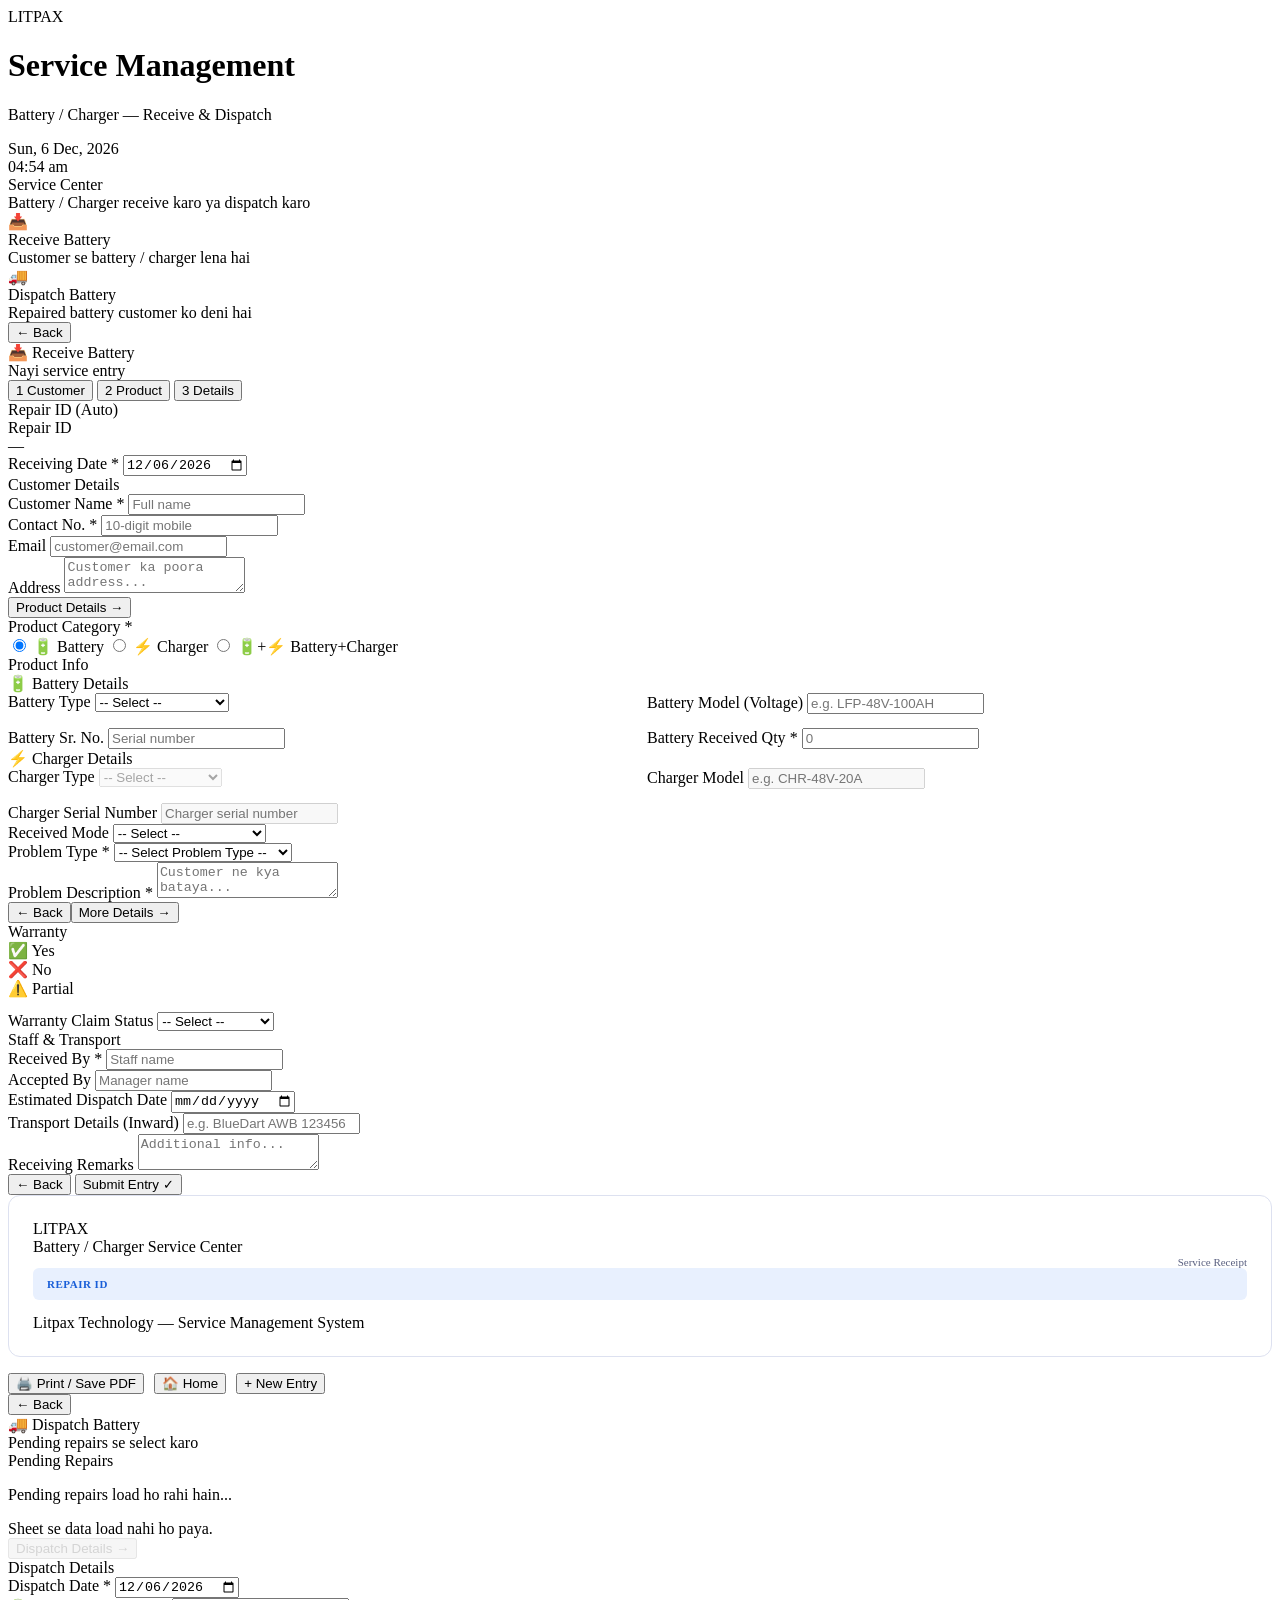
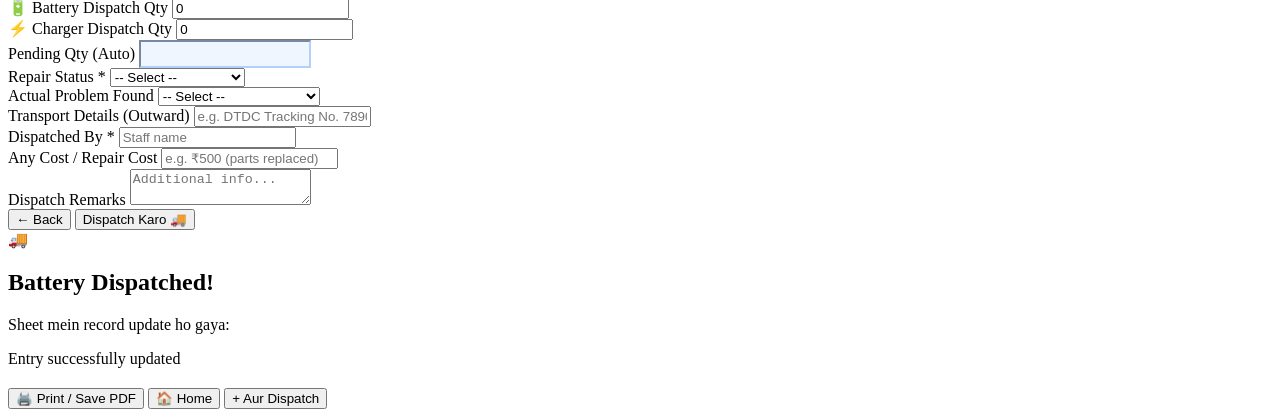
==== index.html @ 88f5e8ca "Update index.html" ====
<!DOCTYPE html>
<html lang="en">
<head>
<meta charset="UTF-8">
<meta name="viewport" content="width=device-width, initial-scale=1.0">
<title>Litpax — Service Management</title>
<link href="https://fonts.googleapis.com/css2?family=IBM+Plex+Sans:wght@400;500;600&family=IBM+Plex+Mono:wght@400;500&display=swap" rel="stylesheet">
<link rel="stylesheet" href="style.css">
</head>
<body>

<div class="header">
  <div class="header-inner">
    <div class="logo">LITPAX</div>
    <div class="header-text">
      <h1>Service Management</h1>
      <p>Battery / Charger — Receive & Dispatch</p>
    </div>
    <div class="header-date" id="headerDate"></div>
  </div>
</div>

<div class="main">

  <!-- HOME SCREEN -->
  <div class="screen active" id="homeScreen">
    <div class="home-screen">
      <div class="home-title">Service Center</div>
      <div class="home-sub">Battery / Charger receive karo ya dispatch karo</div>
      <div class="mode-grid">
        <div class="mode-card receive" onclick="showReceive()">
          <div class="mode-icon">📥</div>
          <div class="mode-title">Receive Battery</div>
          <div class="mode-sub">Customer se battery / charger lena hai</div>
        </div>
        <div class="mode-card dispatch" onclick="showDispatch()">
          <div class="mode-icon">🚚</div>
          <div class="mode-title">Dispatch Battery</div>
          <div class="mode-sub">Repaired battery customer ko deni hai</div>
        </div>
      </div>
    </div>
  </div>

  <!-- RECEIVE SCREEN -->
  <div class="screen" id="receiveScreen">
    <div class="screen-header">
      <button class="back-btn" onclick="goHome()">← Back</button>
      <div>
        <div class="screen-title">📥 Receive Battery</div>
        <div class="screen-sub">Nayi service entry</div>
      </div>
    </div>

    <div class="steps-nav">
      <button class="step-btn active" onclick="goToRStep(1)" id="rStepBtn1"><span class="step-num">1</span> Customer</button>
      <button class="step-btn" onclick="goToRStep(2)" id="rStepBtn2"><span class="step-num">2</span> Product</button>
      <button class="step-btn" onclick="goToRStep(3)" id="rStepBtn3"><span class="step-num">3</span> Details</button>
    </div>

    <!-- Step 1: Customer -->
    <div class="form-section active" id="rSection1">
      <div class="card">
        <div class="card-label">Repair ID (Auto)</div>
        <div class="repair-id-box">
          <div class="repair-id-label">Repair ID</div>
          <div class="repair-id-value" id="repairIdDisplay">—</div>
        </div>
        <input type="hidden" id="r_srNo">
        <div class="form-grid">
          <div class="form-group">
            <label>Receiving Date <span class="req">*</span></label>
            <input type="date" id="r_receivingDate" required>
          </div>
        </div>
      </div>
      <div class="card">
        <div class="card-label">Customer Details</div>
        <div class="form-grid">
          <div class="form-group">
            <label>Customer Name <span class="req">*</span></label>
            <input type="text" id="r_customerName" placeholder="Full name" required>
          </div>
          <div class="form-group">
            <label>Contact No. <span class="req">*</span></label>
            <input type="tel" id="r_contactNo" placeholder="10-digit mobile" maxlength="10" required>
          </div>
          <div class="form-group full">
            <label>Email</label>
            <input type="email" id="r_email" placeholder="customer@email.com">
          </div>
          <div class="form-group full">
            <label>Address</label>
            <textarea id="r_address" placeholder="Customer ka poora address..."></textarea>
          </div>
        </div>
      </div>
      <div class="nav-btns"><span></span><button class="btn-next" onclick="nextRStep(1)">Product Details →</button></div>
    </div>

    <!-- Step 2: Product -->
    <div class="form-section" id="rSection2">
      <div class="card">
        <div class="card-label">Product Category <span class="req">*</span></div>
        <div class="radio-group">
          <label class="radio-opt selected" onclick="selectRadio(this,'r_category','Battery')">
            <input type="radio" name="rcat" checked><span class="radio-dot"></span> 🔋 Battery
          </label>
          <label class="radio-opt" onclick="selectRadio(this,'r_category','Charger')">
            <input type="radio" name="rcat"><span class="radio-dot"></span> ⚡ Charger
          </label>
          <label class="radio-opt" onclick="selectRadio(this,'r_category','Battery+Charger')">
            <input type="radio" name="rcat"><span class="radio-dot"></span> 🔋+⚡ Battery+Charger
          </label>
        </div>
        <input type="hidden" id="r_category" value="Battery">
      </div>

      <div class="card">
        <div class="card-label">Product Info</div>
        <div class="form-grid">

          <!-- Battery Section -->
          <div style="grid-column:1/-1;" id="grp_batterySection" class="product-section">
            <div class="section-divider battery">🔋 Battery Details</div>
            <div style="display:grid;grid-template-columns:1fr 1fr;gap:14px;">
              <div class="form-group">
                <label>Battery Type</label>
                <select id="r_batteryType">
                  <option value="">-- Select --</option>
                  <option>2 Wheeler Battery</option>
                  <option>3 Wheeler Battery</option>
                  <option>Inverter Battery</option>
                  <option>Solar Battery</option>
                  <option>E-Rikshaw Battery</option>
                  <option>E Cycle Soft Pack</option>
                  <option>E Cycle Hard Pack</option>
                  <option>Other</option>
                </select>
              </div>
              <div class="form-group">
                <label>Battery Model (Voltage)</label>
                <input type="text" id="r_batteryModel" placeholder="e.g. LFP-48V-100AH">
              </div>
              <div class="form-group">
                <label>Battery Sr. No.</label>
                <input type="text" id="r_batterySrNo" placeholder="Serial number">
              </div>
              <div class="form-group" id="grp_batteryQty">
                <label>Battery Received Qty <span class="req">*</span></label>
                <input type="number" id="r_batteryReceivedQty" placeholder="0" min="1" required>
              </div>
            </div>
          </div>

          <!-- Charger Section -->
          <div style="grid-column:1/-1;" id="grp_chargerSection" class="product-section disabled">
            <div class="section-divider charger">⚡ Charger Details</div>
            <div style="display:grid;grid-template-columns:1fr 1fr;gap:14px;">
              <div class="form-group">
                <label>Charger Type</label>
                <select id="r_chargerType" disabled>
                  <option value="">-- Select --</option>
                  <option>Indian Charger</option>
                  <option>Chinese Charger</option>
                  <option>Other</option>
                </select>
              </div>
              <div class="form-group">
                <label>Charger Model</label>
                <input type="text" id="r_chargerModel" placeholder="e.g. CHR-48V-20A" disabled>
              </div>
              <div class="form-group">
                <label>Charger Serial Number</label>
                <input type="text" id="r_chargerSrNo" placeholder="Charger serial number" disabled>
              </div>
              <div class="form-group" id="grp_chargerQty" style="display:none;">
                <label>Charger Received Qty <span class="req">*</span></label>
                <input type="number" id="r_chargerReceivedQty" placeholder="0" min="1" disabled>
              </div>
            </div>
          </div>

          <div class="form-group">
            <label>Received Mode</label>
            <select id="r_receivedMode">
              <option value="">-- Select --</option>
              <option>Dropped by Customer</option>
              <option>Picked Up</option>
              <option>Courier Received</option>
            </select>
          </div>
          <div class="form-group full">
            <label>Problem Type <span class="req">*</span></label>
            <select id="r_problemType" required>
              <option value="">-- Select Problem Type --</option>
              <option>Voltage Issue</option>
              <option>Average Issue</option>
              <option>Charger Issue</option>
              <option>Connectivity / App Issue</option>
              <option>Cell Issue</option>
              <option>BMS Issue</option>
              <option>Parameter / Calibration</option>
              <option>Hardware Issue (Physical)</option>
              <option>Inverter Issue</option>
              <option>General Inquiry</option>
              <option>Dispatch / Tracking</option>
              <option>Internal / Handover</option>
              <option>Battery Issue</option>
              <option>Other</option>
            </select>
          </div>
          <div class="form-group full">
            <label>Problem Description <span class="req">*</span></label>
            <textarea id="r_problemDesc" placeholder="Customer ne kya bataya..." required></textarea>
          </div>
        </div>
      </div>
      <div class="nav-btns"><button class="btn-back-nav" onclick="prevRStep(2)">← Back</button><button class="btn-next" onclick="nextRStep(2)">More Details →</button></div>
    </div>

    <!-- Step 3: Details -->
    <div class="form-section" id="rSection3">
      <div class="card">
        <div class="card-label">Warranty</div>
        <div class="tag-group">
          <div class="tag-opt yes" onclick="selectTag(this,'r_warranty','Yes')">✅ Yes</div>
          <div class="tag-opt no" onclick="selectTag(this,'r_warranty','No')">❌ No</div>
          <div class="tag-opt partial" onclick="selectTag(this,'r_warranty','Partial')">⚠️ Partial</div>
        </div>
        <input type="hidden" id="r_warranty" value="">
        <div style="margin-top:14px">
          <div class="form-group">
            <label>Warranty Claim Status</label>
            <select id="r_claimStatus">
              <option value="">-- Select --</option>
              <option>Claim Approved</option>
              <option>Claim Rejected</option>
              <option>Claim Pending</option>
              <option>No Claim</option>
            </select>
          </div>
        </div>
      </div>
      <div class="card">
        <div class="card-label">Staff & Transport</div>
        <div class="form-grid">
          <div class="form-group">
            <label>Received By <span class="req">*</span></label>
            <input type="text" id="r_receivedBy" placeholder="Staff name" required>
          </div>
          <div class="form-group">
            <label>Accepted By</label>
            <input type="text" id="r_acceptedBy" placeholder="Manager name">
          </div>
          <div class="form-group">
            <label>Estimated Dispatch Date</label>
            <input type="date" id="r_estimatedDispatchDate">
          </div>
          <div class="form-group full">
            <label>Transport Details (Inward)</label>
            <input type="text" id="r_transportInward" placeholder="e.g. BlueDart AWB 123456">
          </div>
          <div class="form-group full">
            <label>Receiving Remarks</label>
            <textarea id="r_remarks" placeholder="Additional info..."></textarea>
          </div>
        </div>
      </div>
      <div class="nav-btns">
        <button class="btn-back-nav" onclick="prevRStep(3)">← Back</button>
        <button class="btn-submit-receive" onclick="submitReceive()">Submit Entry ✓</button>
      </div>
    </div>

    <!-- Receive Success / Receipt -->
    <div class="success-screen" id="receiveSuccess">
      <div style="background:white;border-radius:12px;border:1px solid #dde1f0;padding:24px;margin-bottom:16px;">
        <div class="receipt-header">
          <div>
            <div class="receipt-logo">LITPAX</div>
            <div class="receipt-title">Battery / Charger Service Center</div>
          </div>
          <div style="text-align:right;">
            <div style="font-size:11px;color:#5a6080;">Service Receipt</div>
            <div id="receiptDate" style="font-size:11px;color:#8890b0;"></div>
          </div>
        </div>
        <div style="background:#e8f0fe;border-radius:6px;padding:10px 14px;margin-bottom:14px;display:flex;align-items:center;justify-content:space-between;">
          <span style="font-size:11px;color:#1a5fd8;font-weight:600;text-transform:uppercase;letter-spacing:0.5px;">Repair ID</span>
          <span id="successReceiveId" style="font-family:'IBM Plex Mono',monospace;font-size:15px;font-weight:700;color:#1a5fd8;"></span>
        </div>
        <div id="receiveSummary"></div>
        <div class="receipt-footer">
          <span>Litpax Technology — Service Management System</span>
          <span id="receiptFooterDate"></span>
        </div>
      </div>
      <div style="display:flex;gap:10px;flex-wrap:wrap;">
        <button class="btn-pdf" onclick="printReceipt()">🖨️ Print / Save PDF</button>
        <button class="btn-home" onclick="goHome()">🏠 Home</button>
        <button class="btn-new-entry" onclick="resetReceive()">+ New Entry</button>
      </div>
    </div>
  </div>

  <!-- DISPATCH SCREEN -->
  <div class="screen" id="dispatchScreen">
    <div class="screen-header">
      <button class="back-btn" onclick="goHome()">← Back</button>
      <div>
        <div class="screen-title">🚚 Dispatch Battery</div>
        <div class="screen-sub">Pending repairs se select karo</div>
      </div>
    </div>

    <div class="form-section active" id="dSection1">
      <div class="card">
        <div class="card-label">Pending Repairs</div>
        <div id="pendingListContainer">
          <div class="loading-box" id="loadingBox">
            <div class="loading-spinner"></div>
            <p>Pending repairs load ho rahi hain...</p>
          </div>
          <div class="error-box" id="errorBox">Sheet se data load nahi ho paya.</div>
          <div class="pending-list" id="pendingList"></div>
        </div>
        <input type="hidden" id="d_selectedRepairId" value="">
        <input type="hidden" id="d_selectedRow" value="">
      </div>

      <div id="selectedInfoBox" style="display:none">
        <div class="selected-info">
          <div class="selected-info-title">Selected Entry</div>
          <div class="info-row"><span>Repair ID</span><span id="si_repairId" style="font-family:'IBM Plex Mono',monospace;color:var(--blue);font-weight:700"></span></div>
          <div class="info-row"><span>Customer</span><span id="si_customer"></span></div>
          <div class="info-row"><span>Contact</span><span id="si_contact"></span></div>
          <div class="info-row"><span>Product</span><span id="si_product"></span></div>
          <div class="info-row"><span>Battery Qty Received</span><span id="si_batteryRcv"></span></div>
          <div class="info-row"><span>Charger Qty Received</span><span id="si_chargerRcv"></span></div>
          <div class="info-row"><span>🔋 Battery Pending</span><span id="si_batteryPending" style="color:var(--danger);font-weight:600"></span></div>
          <div class="info-row"><span>⚡ Charger Pending</span><span id="si_chargerPending" style="color:var(--warning);font-weight:600"></span></div>
          <div class="info-row"><span style="font-weight:600">Total Pending</span><span id="si_pendingQty" style="color:var(--danger);font-weight:600;font-family:'IBM Plex Mono',monospace"></span></div>
          <div class="info-row"><span>Received On</span><span id="si_receivedDate"></span></div>
        </div>
      </div>

      <div class="nav-btns">
        <span></span>
        <button class="btn-next" onclick="goToDStep2()" id="dNextBtn" disabled style="opacity:0.5">Dispatch Details →</button>
      </div>
    </div>

    <div class="form-section" id="dSection2">
      <div class="card">
        <div class="card-label">Dispatch Details</div>
        <div class="form-grid">
          <div class="form-group">
            <label>Dispatch Date <span class="req">*</span></label>
            <input type="date" id="d_dispatchDate" required>
          </div>
          <div class="form-group" id="grp_dBatteryQty">
            <label>🔋 Battery Dispatch Qty</label>
            <input type="number" id="d_batteryDispatchQty" placeholder="0" min="0" value="0" oninput="calcDispatchPending()">
          </div>
          <div class="form-group" id="grp_dChargerQty">
            <label>⚡ Charger Dispatch Qty</label>
            <input type="number" id="d_chargerDispatchQty" placeholder="0" min="0" value="0" oninput="calcDispatchPending()">
          </div>
          <div class="form-group">
            <label>Pending Qty (Auto)</label>
            <input type="text" id="d_pendingQty" readonly style="background:#f0f6ff;border-color:#b3d0f7;color:var(--blue);font-weight:600;font-family:'IBM Plex Mono',monospace">
          </div>
                    <div class="form-group">
            <label>Repair Status <span class="req">*</span></label>
            <select id="d_repairStatus" required>
              <option value="">-- Select --</option>
              <option>Repaired — Full</option>
              <option>Repaired — Partial</option>
              <option>Not Repairable</option>
              <option>Replaced</option>
            </select>
          </div>
          <div class="form-group full">
            <label>Actual Problem Found</label>
            <select id="d_actualProblem">
              <option value="">-- Select --</option>
              <option>No issue</option>
              <option>Disbalance</option>
              <option>Water damage</option>
              <option>BMS fault</option>
              <option>BMS + cell change</option>
              <option>Dead cell</option>
              <option>Low capacity</option>
              <option>Seal opened</option>
              <option>Series wire</option>
              <option>Spot / laser issue</option>
              <option>Output wire +ve , -ve</option>
              <option>Thimble short / burnt</option>
              <option>Transportation damage</option>
              <option>Battery burnt (fire case)</option>
              <option>Cells leak</option>
              <option>Not repair / Rejected</option>
              <option>Out of warranty</option>
            </select>
          </div>
          <div class="form-group full">
            <label>Transport Details (Outward)</label>
            <input type="text" id="d_transportOutward" placeholder="e.g. DTDC Tracking No. 789012">
          </div>
          <div class="form-group full">
            <label>Dispatched By <span class="req">*</span></label>
            <input type="text" id="d_dispatchedBy" placeholder="Staff name" required>
          </div>
          <div class="form-group">
            <label>Any Cost / Repair Cost</label>
            <input type="text" id="d_anyCost" placeholder="e.g. ₹500 (parts replaced)">
          </div>
          <div class="form-group full">
            <label>Dispatch Remarks</label>
            <textarea id="d_remarks" placeholder="Additional info..."></textarea>
          </div>
        </div>
      </div>
      <div class="nav-btns">
        <button class="btn-back-nav" onclick="backToDStep1()">← Back</button>
        <button class="btn-submit-dispatch" onclick="submitDispatch()">Dispatch Karo 🚚</button>
      </div>
    </div>

    <div class="success-screen" id="dispatchSuccess">
      <div class="success-icon dispatch">🚚</div>
      <h2>Battery Dispatched!</h2>
      <p>Sheet mein record update ho gaya:</p>
      <div class="big-id dispatch" id="successDispatchId"></div>
      <p class="id-note">Entry successfully updated</p>
      <div class="card" style="text-align:left;margin-bottom:20px;" id="dispatchSummary"></div>
      <button class="btn-pdf" onclick="printReceipt()">🖨️ Print / Save PDF</button>
      <button class="btn-home" onclick="goHome()">🏠 Home</button>
      <button class="btn-new-entry" onclick="resetDispatch()">+ Aur Dispatch</button>
    </div>
  </div>

</div>

<div class="toast" id="toast"></div>
<script src="script.js"></script>
</body>
</html>
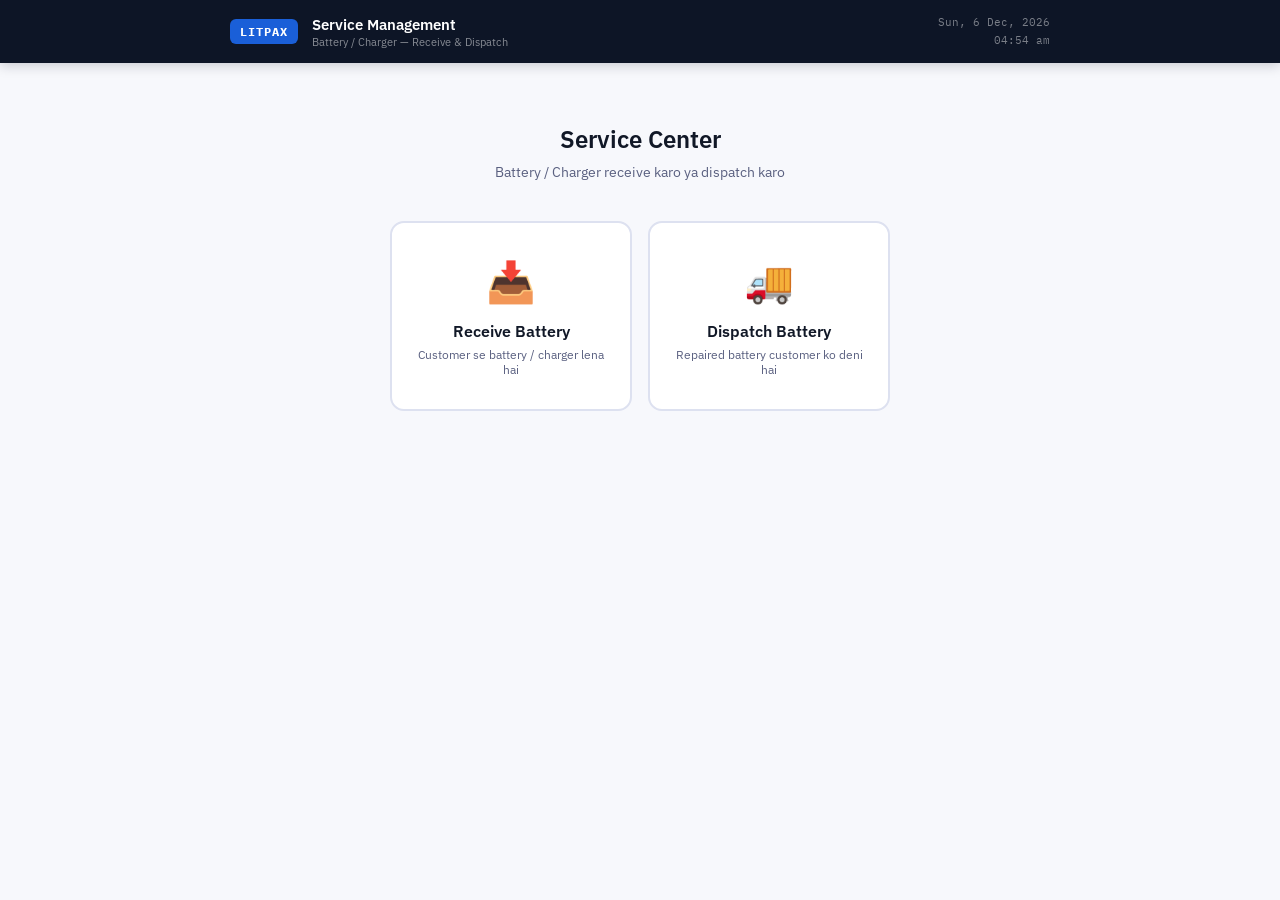
==== commit 89c248a6: "Update index.html" ====
--- a/index.html
+++ b/index.html
@@ -88,10 +88,6 @@
           <div class="form-group full">
             <label>Email</label>
             <input type="email" id="r_email" placeholder="customer@email.com">
-          </div>
-          <div class="form-group full">
-            <label>Address</label>
-            <textarea id="r_address" placeholder="Customer ka poora address..."></textarea>
           </div>
         </div>
       </div>
@@ -409,6 +405,10 @@
             <input type="text" id="d_transportOutward" placeholder="e.g. DTDC Tracking No. 789012">
           </div>
           <div class="form-group full">
+            <label>Dispatch Address</label>
+            <textarea id="d_dispatchAddress" placeholder="Kahan dispatch karni hai..."></textarea>
+          </div>
+          <div class="form-group full">
             <label>Dispatched By <span class="req">*</span></label>
             <input type="text" id="d_dispatchedBy" placeholder="Staff name" required>
           </div>
--- a/style.css
+++ b/style.css
@@ -0,0 +1,155 @@
+:root{--primary:#0d1526;--blue:#1a5fd8;--surface2:#f7f8fc;--surface3:#eef0f8;--border:#dde1f0;--text:#111827;--text2:#5a6080;--text3:#8890b0;--success:#00b894;--warning:#f9a825;--danger:#e17055;--accent:#e94560;--radius:10px;--shadow:0 2px 16px rgba(13,21,38,0.08);}
+*{box-sizing:border-box;margin:0;padding:0;}
+body{font-family:'IBM Plex Sans',sans-serif;background:var(--surface2);color:var(--text);min-height:100vh;padding-bottom:60px;}
+
+.header{background:var(--primary);color:white;position:sticky;top:0;z-index:100;box-shadow:0 2px 12px rgba(13,21,38,0.22);}
+.header-inner{max-width:860px;margin:0 auto;padding:14px 20px;display:flex;align-items:center;gap:14px;}
+.logo{background:var(--blue);color:white;font-size:12px;font-weight:700;padding:5px 10px;border-radius:6px;letter-spacing:1px;font-family:'IBM Plex Mono',monospace;}
+.header-text h1{font-size:15px;font-weight:600;color:white;}
+.header-text p{font-size:11px;color:rgba(255,255,255,0.5);margin-top:1px;}
+.header-date{margin-left:auto;text-align:right;font-family:'IBM Plex Mono',monospace;font-size:11px;color:rgba(255,255,255,0.45);line-height:1.6;}
+
+.main{max-width:860px;margin:0 auto;padding:20px;}
+
+.home-screen{text-align:center;padding:40px 20px;}
+.home-title{font-size:24px;font-weight:600;color:var(--text);margin-bottom:8px;}
+.home-sub{font-size:14px;color:var(--text2);margin-bottom:40px;}
+.mode-grid{display:grid;grid-template-columns:1fr 1fr;gap:16px;max-width:500px;margin:0 auto;}
+.mode-card{background:white;border:2px solid var(--border);border-radius:14px;padding:32px 20px;cursor:pointer;transition:all 0.2s;text-align:center;}
+.mode-card:hover{transform:translateY(-4px);box-shadow:0 12px 32px rgba(13,21,38,0.12);}
+.mode-card.receive:hover{border-color:var(--blue);}
+.mode-card.dispatch:hover{border-color:var(--success);}
+.mode-icon{font-size:40px;margin-bottom:14px;}
+.mode-title{font-size:16px;font-weight:600;color:var(--text);margin-bottom:6px;}
+.mode-sub{font-size:12px;color:var(--text2);}
+
+.screen{display:none;}
+.screen.active{display:block;}
+
+.screen-header{display:flex;align-items:center;gap:12px;margin-bottom:20px;}
+.back-btn{background:white;border:1.5px solid var(--border);padding:8px 14px;border-radius:8px;font-size:13px;font-weight:500;color:var(--text2);cursor:pointer;display:flex;align-items:center;gap:6px;font-family:'IBM Plex Sans',sans-serif;transition:all 0.2s;}
+.back-btn:hover{background:var(--surface3);}
+.screen-title{font-size:18px;font-weight:600;color:var(--text);}
+.screen-sub{font-size:13px;color:var(--text2);}
+
+.card{background:white;border-radius:var(--radius);border:1px solid var(--border);padding:20px;margin-bottom:14px;box-shadow:var(--shadow);}
+.card-label{font-size:11px;font-weight:600;text-transform:uppercase;letter-spacing:0.8px;color:var(--text3);margin-bottom:14px;display:flex;align-items:center;gap:6px;}
+.card-label::after{content:'';flex:1;height:1px;background:var(--border);}
+
+.repair-id-box{background:#e8f0fe;border:1.5px solid #b3d0f7;border-radius:8px;padding:12px 16px;display:flex;align-items:center;justify-content:space-between;margin-bottom:14px;}
+.repair-id-label{font-size:11px;color:var(--blue);font-weight:600;text-transform:uppercase;letter-spacing:0.5px;}
+.repair-id-value{font-family:'IBM Plex Mono',monospace;font-size:16px;font-weight:700;color:var(--blue);}
+
+.form-grid{display:grid;grid-template-columns:1fr 1fr;gap:14px;}
+.form-grid .full{grid-column:1/-1;}
+@media(max-width:580px){.form-grid{grid-template-columns:1fr;}.form-grid .full{grid-column:1;}.mode-grid{grid-template-columns:1fr;}}
+.form-group{display:flex;flex-direction:column;gap:5px;}
+.form-group label{font-size:12px;font-weight:500;color:var(--text2);}
+.req{color:var(--accent);font-size:13px;}
+.form-group input,.form-group select,.form-group textarea{padding:10px 12px;border:1.5px solid var(--border);border-radius:8px;font-size:14px;font-family:'IBM Plex Sans',sans-serif;color:var(--text);background:var(--surface2);transition:all 0.2s;outline:none;width:100%;}
+.form-group input:focus,.form-group select:focus,.form-group textarea:focus{border-color:var(--blue);background:white;box-shadow:0 0 0 3px rgba(26,95,216,0.08);}
+.form-group textarea{resize:vertical;min-height:80px;}
+
+.form-group input:disabled,.form-group select:disabled,.form-group textarea:disabled{background:#f0f0f0 !important;border-color:#d0d0d0 !important;color:#aaa !important;cursor:not-allowed !important;opacity:0.6;}
+.field-disabled-wrap label{color:#bbb !important;}
+
+.radio-group{display:flex;flex-wrap:wrap;gap:8px;}
+.radio-opt{display:flex;align-items:center;gap:6px;padding:8px 14px;border:1.5px solid var(--border);border-radius:8px;cursor:pointer;font-size:13px;color:var(--text2);background:var(--surface2);transition:all 0.2s;user-select:none;}
+.radio-opt input{display:none;}
+.radio-opt.selected{border-color:var(--blue);background:#e8f0fe;color:var(--blue);font-weight:500;}
+.radio-opt.selected-both{border-color:#7c3aed;background:#f3e8ff;color:#7c3aed;font-weight:500;}
+.radio-dot{width:14px;height:14px;border-radius:50%;border:2px solid var(--text3);display:flex;align-items:center;justify-content:center;flex-shrink:0;}
+.radio-opt.selected .radio-dot{border-color:var(--blue);background:var(--blue);}
+.radio-opt.selected-both .radio-dot{border-color:#7c3aed;background:#7c3aed;}
+.radio-opt.selected .radio-dot::after,.radio-opt.selected-both .radio-dot::after{content:'';width:5px;height:5px;background:white;border-radius:50%;}
+
+.tag-group{display:flex;flex-wrap:wrap;gap:8px;}
+.tag-opt{padding:8px 14px;border-radius:8px;border:1.5px solid var(--border);font-size:13px;cursor:pointer;transition:all 0.2s;color:var(--text2);background:var(--surface2);user-select:none;}
+.tag-opt.yes.selected{background:#e8f8f4;border-color:var(--success);color:#00856e;}
+.tag-opt.no.selected{background:#fff0ec;border-color:var(--danger);color:#c0392b;}
+.tag-opt.partial.selected{background:#fff8e6;border-color:var(--warning);color:#9a7b00;}
+
+.section-divider{font-size:11px;font-weight:600;text-transform:uppercase;letter-spacing:0.8px;padding:6px 12px;border-radius:6px;margin-bottom:10px;}
+.section-divider.battery{color:#1a5fd8;background:#e8f0fe;}
+.section-divider.charger{color:#00856e;background:#e8f8f4;}
+
+.product-section{transition:opacity 0.2s;}
+.product-section.disabled{opacity:0.35;pointer-events:none;}
+
+.loading-box{text-align:center;padding:40px;color:var(--text2);}
+.loading-spinner{width:32px;height:32px;border:3px solid var(--border);border-top-color:var(--blue);border-radius:50%;animation:spin 0.8s linear infinite;margin:0 auto 12px;}
+@keyframes spin{to{transform:rotate(360deg);}}
+.pending-list{display:flex;flex-direction:column;gap:10px;}
+
+.selected-info{background:#e8f0fe;border:1.5px solid #b3d0f7;border-radius:8px;padding:14px 16px;margin-bottom:14px;}
+.selected-info-title{font-size:11px;color:var(--blue);font-weight:600;text-transform:uppercase;letter-spacing:0.5px;margin-bottom:8px;}
+.info-row{display:flex;justify-content:space-between;font-size:13px;padding:4px 0;border-bottom:0.5px solid #b3d0f7;}
+.info-row:last-child{border-bottom:none;}
+.info-row span:first-child{color:var(--text2);}
+.info-row span:last-child{font-weight:500;color:var(--text);}
+
+.nav-btns{display:flex;justify-content:space-between;align-items:center;margin-top:24px;gap:12px;}
+.btn-back-nav{padding:12px 24px;border-radius:8px;border:1.5px solid var(--border);background:white;font-size:14px;font-weight:500;color:var(--text2);cursor:pointer;font-family:'IBM Plex Sans',sans-serif;transition:all 0.2s;}
+.btn-next{padding:12px 28px;border-radius:8px;border:none;background:var(--primary);color:white;font-size:14px;font-weight:600;cursor:pointer;font-family:'IBM Plex Sans',sans-serif;transition:all 0.2s;}
+.btn-next:hover{background:var(--blue);}
+.btn-submit-receive{padding:12px 28px;border-radius:8px;border:none;background:var(--blue);color:white;font-size:14px;font-weight:600;cursor:pointer;font-family:'IBM Plex Sans',sans-serif;}
+.btn-submit-dispatch{padding:12px 28px;border-radius:8px;border:none;background:var(--success);color:white;font-size:14px;font-weight:600;cursor:pointer;font-family:'IBM Plex Sans',sans-serif;}
+
+.steps-nav{display:flex;gap:8px;margin-bottom:20px;overflow-x:auto;scrollbar-width:none;}
+.steps-nav::-webkit-scrollbar{display:none;}
+.step-btn{display:flex;align-items:center;gap:6px;padding:8px 14px;border-radius:30px;border:1.5px solid var(--border);background:white;font-size:12px;font-weight:500;color:var(--text2);cursor:pointer;white-space:nowrap;font-family:'IBM Plex Sans',sans-serif;}
+.step-btn.active{background:var(--primary);color:white;border-color:var(--primary);}
+.step-btn.done{background:#e8f8f4;color:var(--success);border-color:var(--success);}
+.step-num{width:18px;height:18px;border-radius:50%;background:var(--surface3);font-size:10px;font-weight:600;display:flex;align-items:center;justify-content:center;}
+.step-btn.active .step-num{background:var(--blue);color:white;}
+.step-btn.done .step-num{background:var(--success);color:white;}
+.form-section{display:none;}
+.form-section.active{display:block;}
+
+.success-screen{display:none;text-align:center;padding:60px 20px;}
+.success-icon{width:72px;height:72px;border-radius:50%;display:flex;align-items:center;justify-content:center;font-size:32px;margin:0 auto 20px;animation:pop 0.4s ease;}
+.success-icon.receive{background:#e8f0fe;}
+.success-icon.dispatch{background:#e8f8f4;}
+@keyframes pop{0%{transform:scale(0.5);opacity:0}100%{transform:scale(1);opacity:1}}
+.success-screen h2{font-size:22px;font-weight:600;margin-bottom:8px;}
+.success-screen p{font-size:14px;color:var(--text2);margin-bottom:10px;}
+.big-id{display:inline-block;border-radius:8px;padding:12px 24px;font-family:'IBM Plex Mono',monospace;font-size:18px;font-weight:700;margin-bottom:8px;}
+.big-id.receive{background:#e8f0fe;color:var(--blue);}
+.big-id.dispatch{background:#e8f8f4;color:#00856e;}
+.id-note{font-size:12px;color:var(--text2);margin-bottom:24px;}
+.summary-row{display:flex;justify-content:space-between;padding:9px 0;border-bottom:1px solid var(--border);font-size:13px;}
+.summary-row:last-child{border-bottom:none;}
+.summary-row span:first-child{color:var(--text2);}
+.summary-row span:last-child{font-weight:500;max-width:55%;text-align:right;}
+.btn-home{padding:12px 28px;border-radius:8px;border:none;background:var(--primary);color:white;font-size:14px;font-weight:600;cursor:pointer;font-family:'IBM Plex Sans',sans-serif;margin-right:8px;}
+.btn-new-entry{padding:12px 28px;border-radius:8px;border:1.5px solid var(--border);background:white;color:var(--text2);font-size:14px;font-weight:500;cursor:pointer;font-family:'IBM Plex Sans',sans-serif;}
+
+.toast{position:fixed;bottom:20px;left:50%;transform:translateX(-50%);background:var(--primary);color:white;padding:12px 24px;border-radius:30px;font-size:13px;font-weight:500;z-index:999;opacity:0;transition:opacity 0.3s;pointer-events:none;}
+.toast.show{opacity:1;}
+.error-box{background:#fff0ec;border:1.5px solid var(--danger);border-radius:8px;padding:12px 16px;font-size:13px;color:#c0392b;margin-bottom:14px;display:none;}
+.btn-pdf{padding:12px 28px;border-radius:8px;border:none;background:#e74c3c;color:white;font-size:14px;font-weight:600;cursor:pointer;font-family:'IBM Plex Sans',sans-serif;margin-right:8px;}
+
+@media print{
+  *{-webkit-print-color-adjust:exact!important;print-color-adjust:exact!important;}
+  body{background:white!important;margin:0;padding:0;}
+  .header,.steps-nav,.nav-btns,.btn-home,.btn-new-entry,.btn-pdf,.btn-new-entry,#toast,.screen-header{display:none!important;}
+  .main{padding:0!important;max-width:100%!important;}
+  .screen{display:none!important;}
+  .screen.active{display:block!important;}
+  .form-section{display:none!important;}
+  .success-screen{display:none!important;}
+  .success-screen[style*="block"]{display:block!important;padding:20px!important;text-align:left!important;}
+  .card{box-shadow:none!important;border:1px solid #ddd!important;break-inside:avoid;}
+  .receipt-header{display:flex!important;}
+  .big-id{font-size:14px!important;padding:6px 12px!important;}
+}
+
+.receipt-header{display:flex;align-items:center;justify-content:space-between;border-bottom:2px solid #1a5fd8;padding-bottom:12px;margin-bottom:16px;}
+.receipt-logo{font-size:22px;font-weight:800;color:#1a5fd8;letter-spacing:2px;}
+.receipt-title{font-size:11px;color:#5a6080;}
+.receipt-table{width:100%;border-collapse:collapse;margin-top:8px;}
+.receipt-table td{padding:7px 10px;border:1px solid #dde1f0;font-size:12px;}
+.receipt-table td:first-child{font-weight:600;background:#f7f8fc;width:40%;color:#5a6080;}
+.receipt-table td:last-child{color:#111827;}
+.receipt-section{font-size:10px;font-weight:700;text-transform:uppercase;letter-spacing:1px;color:#8890b0;padding:8px 10px;background:#f7f8fc;border:1px solid #dde1f0;border-bottom:none;}
+.receipt-footer{margin-top:16px;padding-top:10px;border-top:1px solid #dde1f0;display:flex;justify-content:space-between;font-size:10px;color:#8890b0;}
